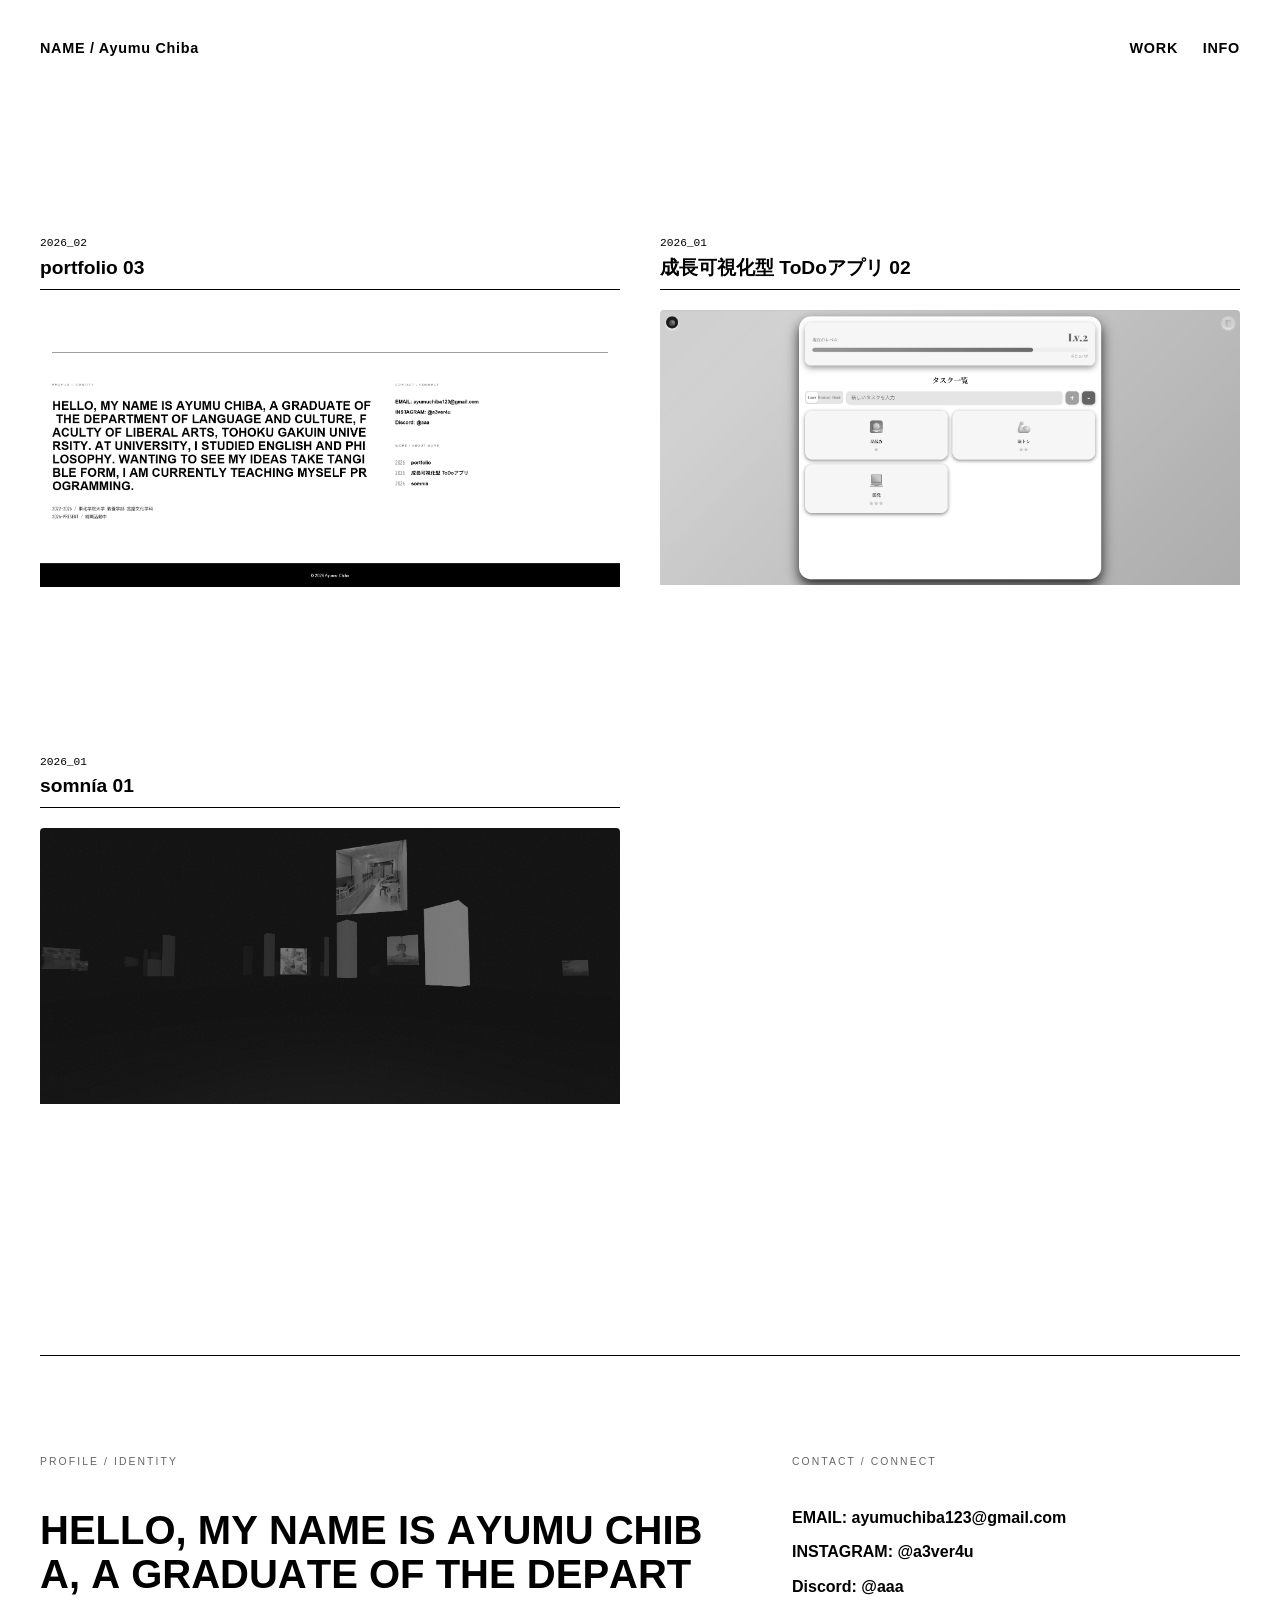
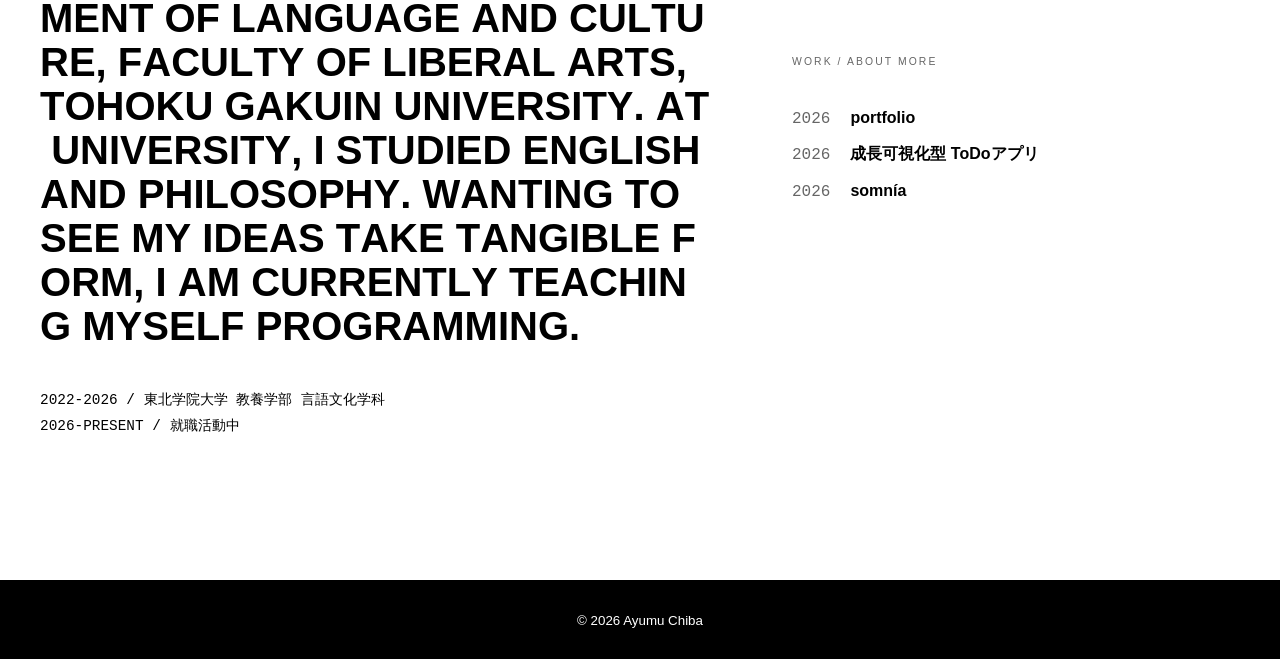
==== my_portfolio/main/index.html @ 110bc480 "Add files via upload" ====
<!DOCTYPE html>
<html lang="ja">
<head>
    <meta charset="UTF-8">
    <meta name="viewport" content="width=device-width, initial-scale=1.0">
    <title>Portfolio — Ayumu Chiba</title>
    <link rel="stylesheet" href="style.css">
</head>
<body>

    <header>
        <div class="logo">NAME / Ayumu Chiba</div>
        <nav>
            <a href="#work">WORK</a>
            <a href="#info">INFO</a>
        </nav>
    </header>

    <main id="work">
        <section class="project-list">
            <div class="project-item">
                <div class="meta">2026_02</div>
                <div class="title">portfolio 03</div>
                <div class="image-container">
                    <a href="#">
                        <img src="../images/portfolio.png" alt="Work 01">
                    </a>
                </div>
            </div>

            <div class="project-item">
                <div class="meta">2026_01</div>
                    <div class="title">成長可視化型 ToDoアプリ 02</div>
                <div class="image-container">
                    <a href="https://to-do-app-azure-pi.vercel.app/" target="_blank" rel="noopener noreferrer">
                        <img src="../images/ToDo.png" alt="Work 02">
                    </a>
                </div>
            </div>

            <div class="project-item">
                <div class="meta">2026_01</div>
                <div class="title">somnía 01</div>
                <div class="image-container">
                    <a href="https://somnia-plum.vercel.app/" target="_blank" rel="noopener noreferrer">
                        <img src="../images/somnia.png" alt="Work 03">
                    </a>
                </div>
            </div>
        </section>

        <section id="info" class="about-section">
            <div class="about-grid">
                <div class="about-column">
                <h2 class="label">PROFILE / IDENTITY</h2>
                    <div class="content">
                        <p class="large-text">Hello, My name is Ayumu Chiba, a graduate of the Department of Language and Culture, Faculty of Liberal Arts, Tohoku Gakuin University. At university, I studied English and philosophy. Wanting to see my ideas take tangible form, I am currently teaching myself programming.</p>
                        <p class="description">
                            2022-2026 / 東北学院大学 教養学部 言語文化学科<br>
                            2026-PRESENT / 就職活動中
                        </p>
                </div>
            </div>

                <div class="about-column">
                <h2 class="label">CONTACT / CONNECT</h2>
                    <ul class="link-list">
                        <li>EMAIL: ayumuchiba123@gmail.com</li>
                        <li><a href="https://www.instagram.com/a3ver4u?igsh=cGFhdHMzbDk5dTNk&utm_source=qr">INSTAGRAM: @a3ver4u</a></li>
                        <li><a href="https://discord.gg/uXSqnfHY">Discord: @aaa</a></li>
                    </ul>

                <h2 class="label" style="margin-top: 60px;">WORK / ABOUT MORE</h2>
                    <ul class="link-list">
                        <li><span>2026</span><a href="#">portfolio</a></li>
                        <li><span>2026</span><a href="../page1/index.html">成長可視化型 ToDoアプリ</a></li>
                        <li><span>2026</span><a href="#">somnía</a></li>
                    </ul>
                </div>
            </div>
        </section>
    </main>

    <footer id="footer-info">
        <small>&copy; 2026 Ayumu Chiba</small>
    </footer>

    <script src="script.js"></script>
</body>
</html>
---- my_portfolio/main/style.css ----
/* リセット・基本設定 */
* {
    margin: 0;
    padding: 0;
    box-sizing: border-box;
}

body {
    background-color: #fff;
    color: #000;
    font-family: "Helvetica Neue", Arial, sans-serif; /* あるいは "Courier New", monospace */
    line-height: 1.2;
    margin: 0;
    display: flex;
    flex-direction: column;
    min-height: 100vh;
    /* padding: 40px; */
}

header {
    display: flex;
    justify-content: space-between;
    align-items: flex-start;
    margin-bottom: 100px;
    font-weight: bold;
    font-size: 0.9rem;
    letter-spacing: 0.05em;
    padding: 40px;
}

main {
    padding: 40px;
}

nav a {
    text-decoration: none;
    color: #000;
    margin-left: 20px;
}

/* プロジェクトリスト (グリッドレイアウト) */
.project-list {
    display: grid;
    grid-template-columns: repeat(2, 1fr); /* 2列構成 */
    column-gap: 40px;
    row-gap: 120px;
}

.project-item {
    cursor: pointer;
    transition: opacity 0.3s ease;
    opacity: 0;
    transform: translateY(30px);
    transition: opacity 0.6s ease-out, transform 0.6s ease-out;
}

.project-item.is-visible {
    opacity: 1;
    transform: translateY(0);
}

.meta {
    font-size: 0.7rem;
    margin-bottom: 5px;
    font-family: monospace;
}

.title {
    font-size: 1.2rem;
    font-weight: bold;
    margin-bottom: 20px;
    border-bottom: 1px solid #000;
    padding-bottom: 10px;
}

.image-container a {
    display: block; /* リンクを画像と同じ大きさに広げる */
    text-decoration: none; /* 下線を消す */
    line-height: 0; /* 画像下の謎の隙間を消す */
}

/* 画像を均一化するためのコンテナ設定 */
.image-container {
    aspect-ratio: 16/9;
    overflow: hidden;
    border-radius: 4px;
}

.image-container img {
    width: 100%;
    height: 100%;
    display: block;
    object-fit: cover;
    filter: grayscale(100%);
    transition: filter 0.5s ease;
}

.project-item:hover img {
    filter: grayscale(0%);
}

/* レスポンシブ (スマホ対応) */
@media (max-width: 768px) {
    header, main {
        margin-bottom: 60px;
        padding: 20px;
    }
    .project-list {
        grid-template-columns: 1fr;
    }
    .about-grid {
        grid-template-columns: 1fr;
    }
    .large-text {
        font-size: 1.8rem;
    }
}

/* Aboutセクション専用のスタイル */
.about-section {
    padding-top: 100px;
    border-top: 1px solid #000;
    margin-top: 200px;
}

.about-grid {
    display: grid;
    grid-template-columns: 1.5fr 1fr; /* 左右で比率を変える */
    gap: 80px;
}

.label {
    font-size: 0.65rem;
    letter-spacing: 0.2em;
    font-weight: normal;
    margin-bottom: 40px;
    color: #666; /* ラベルは少し薄くして情報の優先度を下げる */
    display: flex;
    flex-wrap: wrap;
}

.large-text {
    font-size: 2.5rem;
    font-weight: bold;
    line-height: 1.1;
    margin-bottom: 40px;
    text-transform: uppercase;
}

.large-text span {
    display: inline-block;
    opacity: 0;
    transform: translateY(30px) skewY(5deg);
    transition: all 0.8s cubic-bezier(0.215, 0.610, 0.355, 1.000);
    white-space: pre; 
}

.large-text.animate-in span {
    opacity: 1;
    transform: translateY(0) skewY(0);
    transition-delay: var(--delay); 
}

.description {
    font-family: monospace;
    font-size: 0.9rem;
    line-height: 1.8;
}

.link-list {
    list-style: none;
}

.link-list li {
    font-size: 1rem;
    margin-bottom: 15px;
    font-weight: bold;
    text-decoration: none;
}

.link-list a {
    color: #000;
    text-decoration: none;
    border-bottom: 1px solid transparent;
    transition: border-bottom 0.3s;
}

.link-list a:hover {
    border-bottom: 1px solid #000;
}

.link-list span {
    font-family: monospace;
    font-weight: normal;
    margin-right: 20px;
    color: #666;
}

footer {
    margin-top: 100px;
    padding: 30px;
    width: 100%;
    text-align: center;
    color: #fff;
    background-color: #000;
}
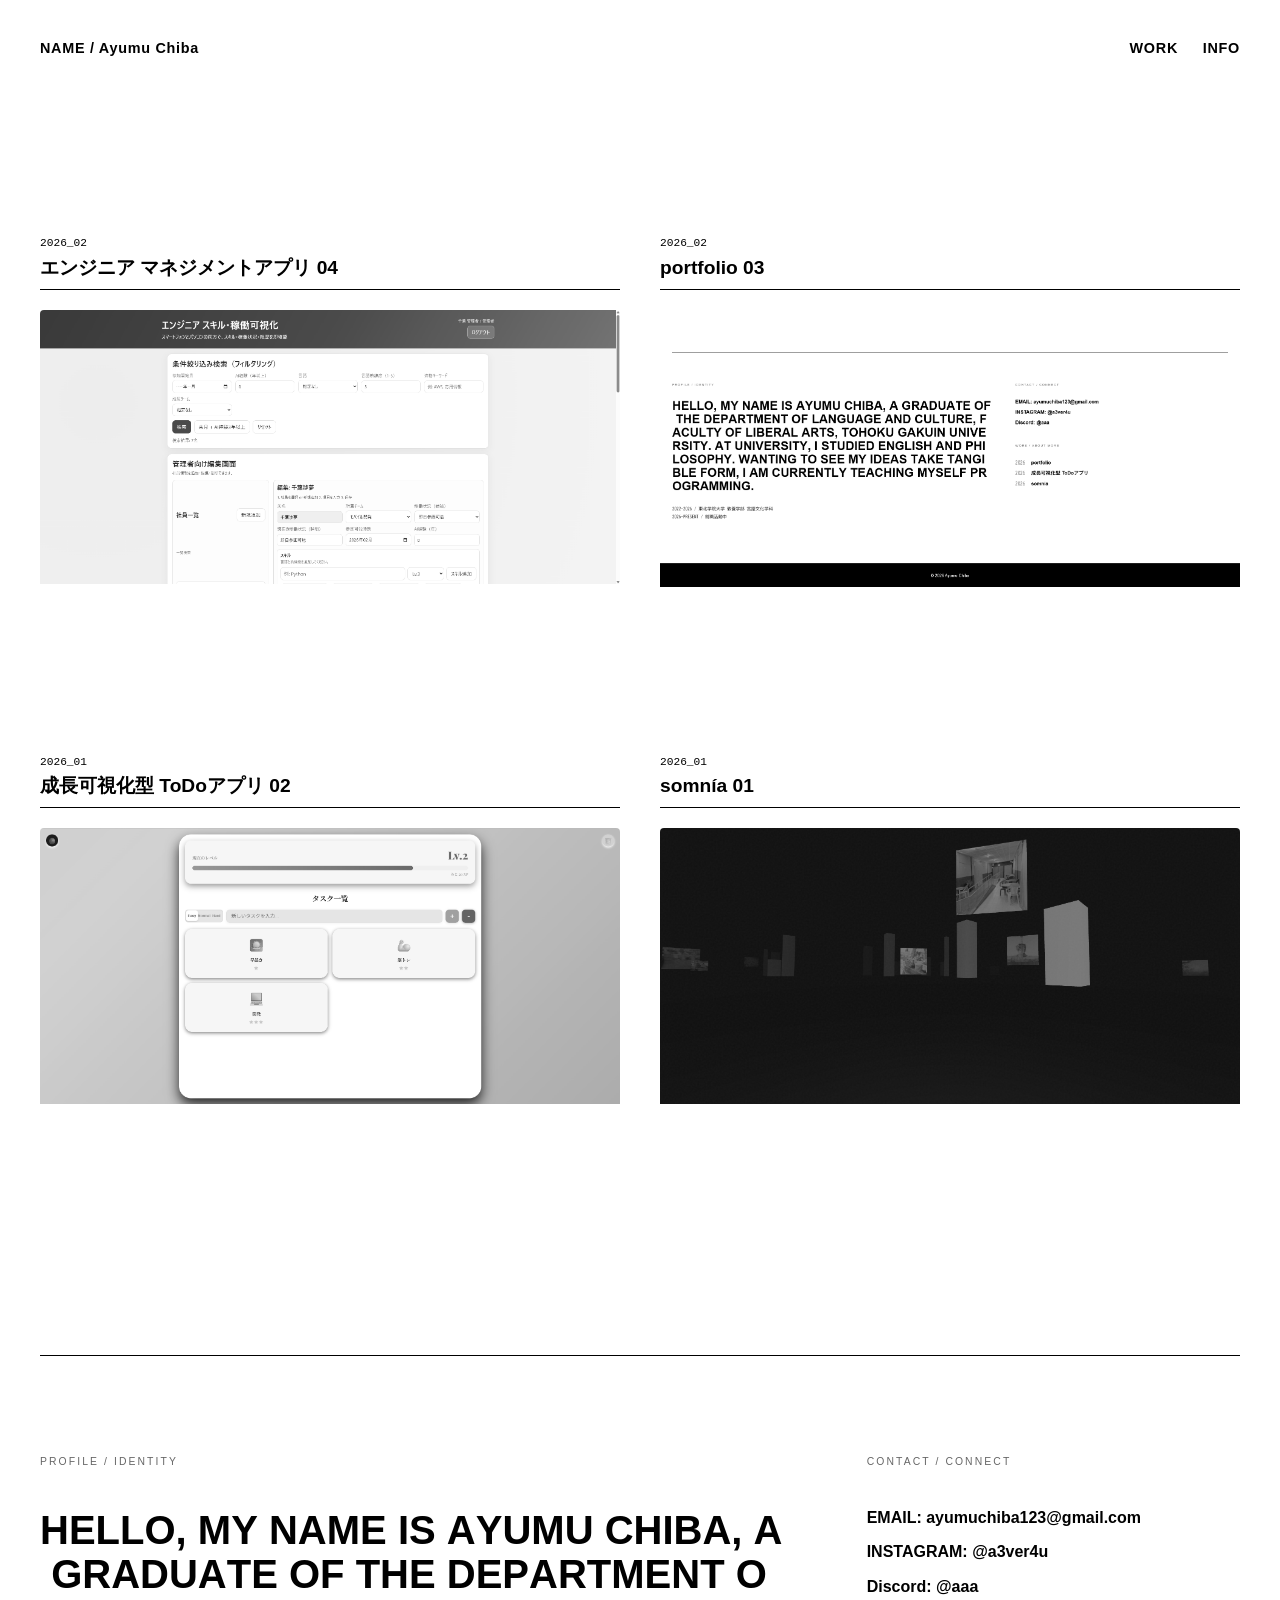
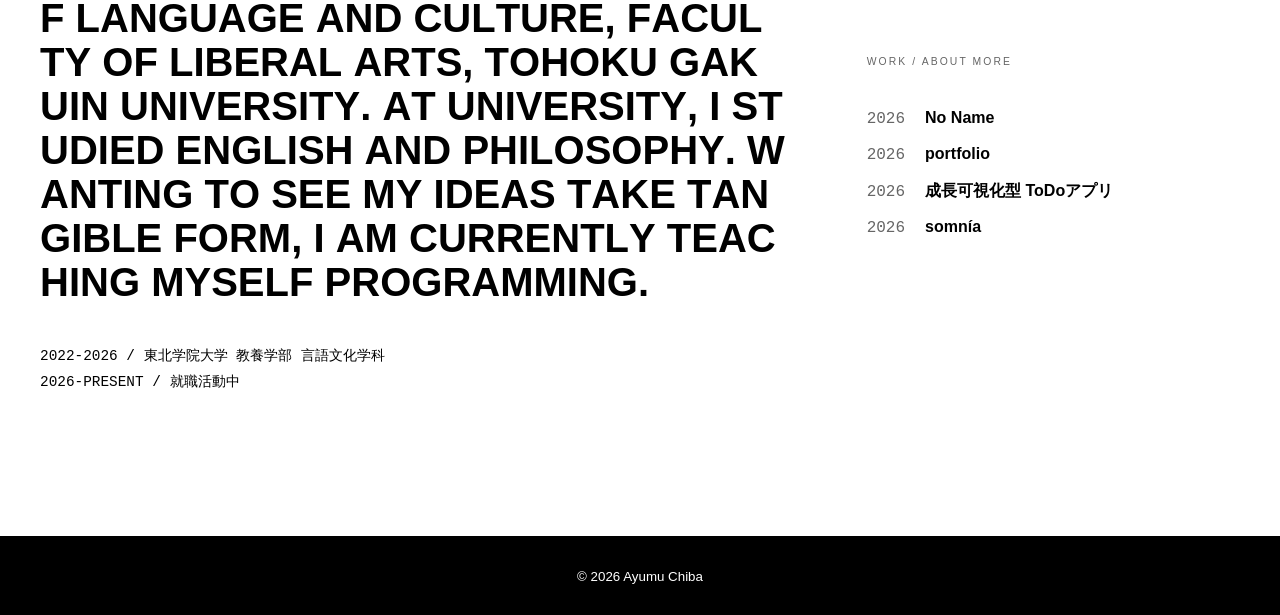
==== commit 64ca6fa1: "Add files via upload" ====
--- a/my_portfolio/main/index.html
+++ b/my_portfolio/main/index.html
@@ -20,17 +20,27 @@
         <section class="project-list">
             <div class="project-item">
                 <div class="meta">2026_02</div>
+                <div class="title">エンジニア マネジメントアプリ 04</div>
+                <div class="image-container">
+                    <a href="https://mng-engineer-app.vercel.app/" target="_blank" rel="noopener noreferrer">
+                        <img src="../images/mng_eng.png" alt="Work 04">
+                    </a>
+                </div>
+            </div>
+
+            <div class="project-item">
+                <div class="meta">2026_02</div>
                 <div class="title">portfolio 03</div>
                 <div class="image-container">
                     <a href="#">
-                        <img src="../images/portfolio.png" alt="Work 01">
+                        <img src="../images/portfolio.png" alt="Work 03">
                     </a>
                 </div>
             </div>
 
             <div class="project-item">
                 <div class="meta">2026_01</div>
-                    <div class="title">成長可視化型 ToDoアプリ 02</div>
+                <div class="title">成長可視化型 ToDoアプリ 02</div>
                 <div class="image-container">
                     <a href="https://to-do-app-azure-pi.vercel.app/" target="_blank" rel="noopener noreferrer">
                         <img src="../images/ToDo.png" alt="Work 02">
@@ -43,7 +53,7 @@
                 <div class="title">somnía 01</div>
                 <div class="image-container">
                     <a href="https://somnia-plum.vercel.app/" target="_blank" rel="noopener noreferrer">
-                        <img src="../images/somnia.png" alt="Work 03">
+                        <img src="../images/somnia.png" alt="Work 01">
                     </a>
                 </div>
             </div>
@@ -62,20 +72,26 @@
                 </div>
             </div>
 
-                <div class="about-column">
-                <h2 class="label">CONTACT / CONNECT</h2>
-                    <ul class="link-list">
-                        <li>EMAIL: ayumuchiba123@gmail.com</li>
-                        <li><a href="https://www.instagram.com/a3ver4u?igsh=cGFhdHMzbDk5dTNk&utm_source=qr">INSTAGRAM: @a3ver4u</a></li>
-                        <li><a href="https://discord.gg/uXSqnfHY">Discord: @aaa</a></li>
-                    </ul>
 
-                <h2 class="label" style="margin-top: 60px;">WORK / ABOUT MORE</h2>
-                    <ul class="link-list">
-                        <li><span>2026</span><a href="#">portfolio</a></li>
-                        <li><span>2026</span><a href="../page1/index.html">成長可視化型 ToDoアプリ</a></li>
-                        <li><span>2026</span><a href="#">somnía</a></li>
-                    </ul>
+                <div class="about-column info-flex-container">
+                    <div class="info-group">
+                        <h2 class="label">CONTACT / CONNECT</h2>
+                        <ul class="link-list">
+                            <li>EMAIL: ayumuchiba123@gmail.com</li>
+                            <li><a href="https://www.instagram.com/a3ver4u?igsh=cGFhdHMzbDk5dTNk&utm_source=qr">INSTAGRAM: @a3ver4u</a></li>
+                            <li><a href="https://discord.gg/uXSqnfHY">Discord: @aaa</a></li>
+                        </ul>
+                    </div>
+
+                    <div class="info-group">
+                        <h2 class="label" style="margin-top: 60px;">WORK / ABOUT MORE</h2>
+                        <ul class="link-list">
+                            <li><span>2026</span><a href="#">No Name</a></li>
+                            <li><span>2026</span><a href="#">portfolio</a></li>
+                            <li><span>2026</span><a href="../page1/index.html">成長可視化型 ToDoアプリ</a></li>
+                            <li><span>2026</span><a href="#">somnía</a></li>
+                        </ul>
+                    </div>
                 </div>
             </div>
         </section>
@@ -87,4 +103,5 @@
 
     <script src="script.js"></script>
 </body>
-</html>+</html>
+
--- a/my_portfolio/main/style.css
+++ b/my_portfolio/main/style.css
@@ -111,8 +111,16 @@
     .about-grid {
         grid-template-columns: 1fr;
     }
+    .large-text span {
+        white-space: normal;
+    }
     .large-text {
-        font-size: 1.8rem;
+        font-size: 1.5rem;
+        line-height: 1.3;
+    }
+    .link-list li {
+        word-break: break-all;
+        font-size: 0.9rem;
     }
 }
 
@@ -125,8 +133,13 @@
 
 .about-grid {
     display: grid;
-    grid-template-columns: 1.5fr 1fr; /* 左右で比率を変える */
+    grid-template-columns: 2fr minmax(0, 1fr);
     gap: 80px;
+}
+
+.about-column {
+    min-width: 0;
+    overflow-wrap: break-word;
 }
 
 .label {
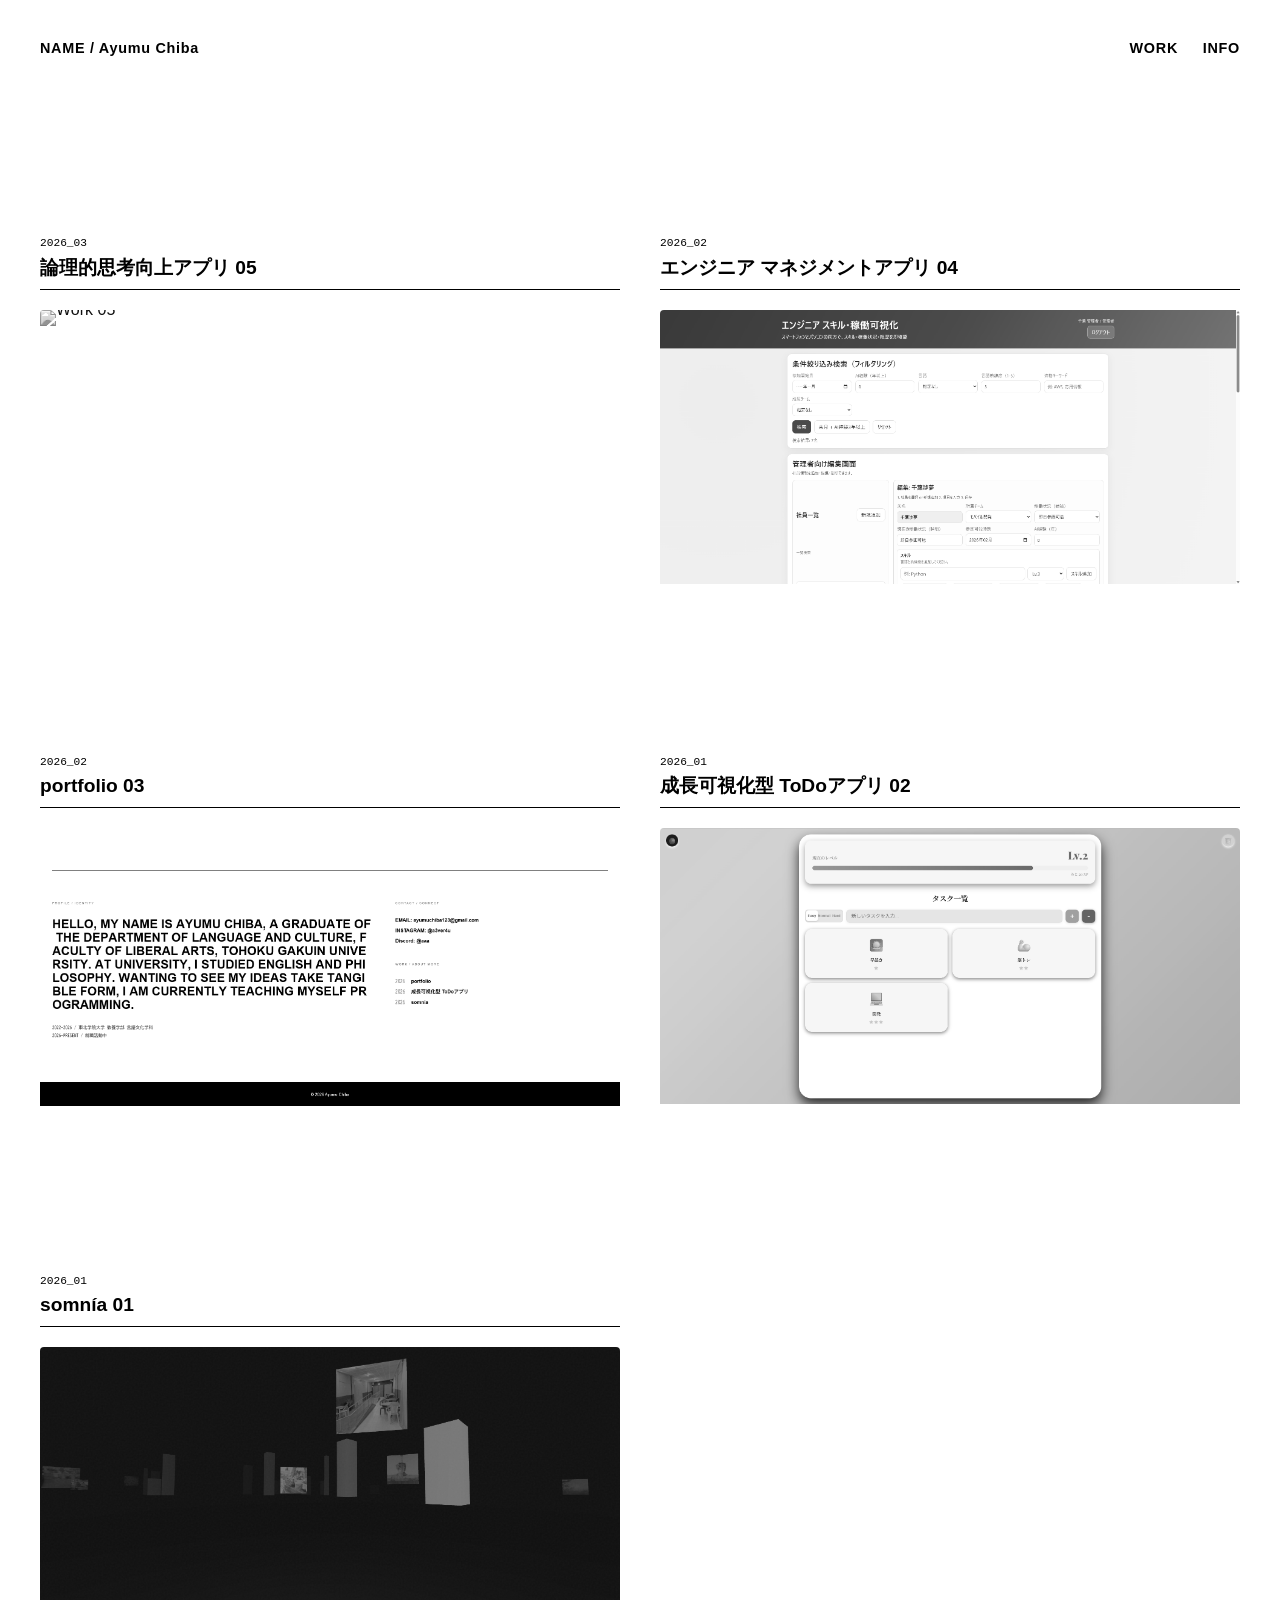
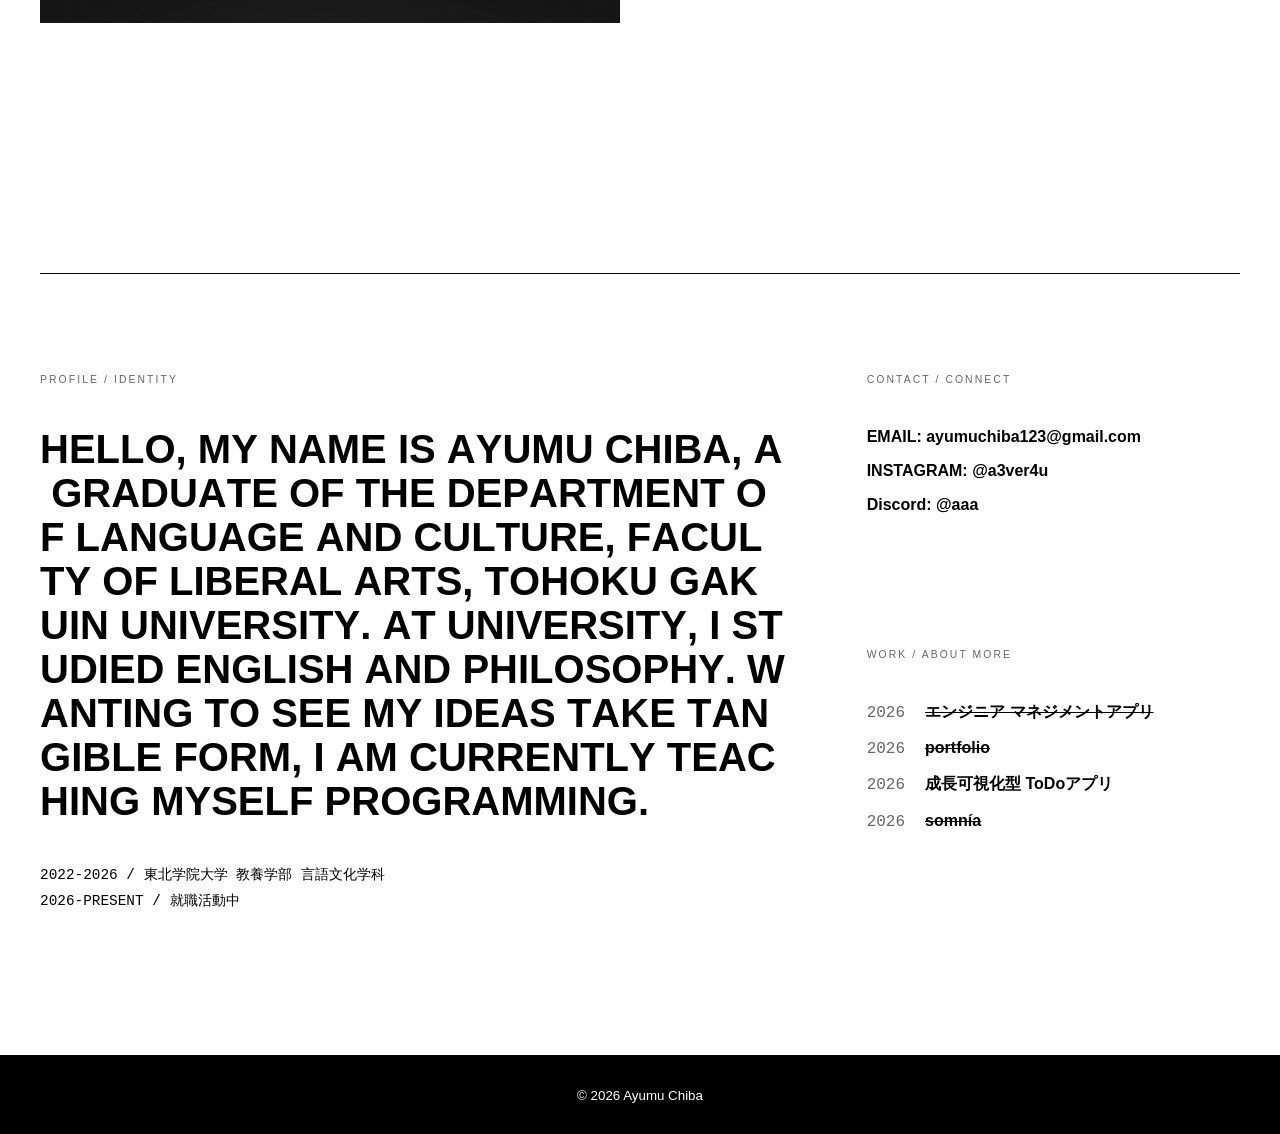
==== commit c093155d: "Add files via upload" ====
--- a/my_portfolio/main/index.html
+++ b/my_portfolio/main/index.html
@@ -19,10 +19,20 @@
     <main id="work">
         <section class="project-list">
             <div class="project-item">
+                <div class="meta">2026_03</div>
+                <div class="title">論理的思考向上アプリ 05</div>
+                <div class="image-container">
+                    <a href="https://logic-app-beta.vercel.app/">
+                        <img src="../images/logic_app.png" alt="Work 05">
+                    </a>
+                </div>
+            </div>
+
+            <div class="project-item">
                 <div class="meta">2026_02</div>
                 <div class="title">エンジニア マネジメントアプリ 04</div>
                 <div class="image-container">
-                    <a href="https://mng-engineer-app.vercel.app/" target="_blank" rel="noopener noreferrer">
+                    <a href="https://mng-engineer-app.vercel.app/">
                         <img src="../images/mng_eng.png" alt="Work 04">
                     </a>
                 </div>
@@ -32,7 +42,7 @@
                 <div class="meta">2026_02</div>
                 <div class="title">portfolio 03</div>
                 <div class="image-container">
-                    <a href="#">
+                    <a href="https://my-portfolio-delta-brown-49.vercel.app/main/index.html">
                         <img src="../images/portfolio.png" alt="Work 03">
                     </a>
                 </div>
@@ -42,7 +52,7 @@
                 <div class="meta">2026_01</div>
                 <div class="title">成長可視化型 ToDoアプリ 02</div>
                 <div class="image-container">
-                    <a href="https://to-do-app-azure-pi.vercel.app/" target="_blank" rel="noopener noreferrer">
+                    <a href="https://to-do-app-azure-pi.vercel.app/">
                         <img src="../images/ToDo.png" alt="Work 02">
                     </a>
                 </div>
@@ -52,7 +62,7 @@
                 <div class="meta">2026_01</div>
                 <div class="title">somnía 01</div>
                 <div class="image-container">
-                    <a href="https://somnia-plum.vercel.app/" target="_blank" rel="noopener noreferrer">
+                    <a href="https://somnia-plum.vercel.app/">
                         <img src="../images/somnia.png" alt="Work 01">
                     </a>
                 </div>
@@ -72,7 +82,6 @@
                 </div>
             </div>
 
-
                 <div class="about-column info-flex-container">
                     <div class="info-group">
                         <h2 class="label">CONTACT / CONNECT</h2>
@@ -86,10 +95,10 @@
                     <div class="info-group">
                         <h2 class="label" style="margin-top: 60px;">WORK / ABOUT MORE</h2>
                         <ul class="link-list">
-                            <li><span>2026</span><a href="#">No Name</a></li>
-                            <li><span>2026</span><a href="#">portfolio</a></li>
+                            <li><span>2026</span><a href="#"><s>エンジニア マネジメントアプリ</s></a></li>
+                            <li><span>2026</span><a href="#"><s>portfolio</s></a></li>
                             <li><span>2026</span><a href="../page1/index.html">成長可視化型 ToDoアプリ</a></li>
-                            <li><span>2026</span><a href="#">somnía</a></li>
+                            <li><span>2026</span><a href="#"><s>somnía</s></a></li>
                         </ul>
                     </div>
                 </div>
@@ -103,5 +112,4 @@
 
     <script src="script.js"></script>
 </body>
-</html>
-
+</html>
--- a/my_portfolio/main/style.css
+++ b/my_portfolio/main/style.css
@@ -100,22 +100,19 @@
 }
 
 /* レスポンシブ (スマホ対応) */
-@media (max-width: 768px) {
-    header, main {
-        margin-bottom: 60px;
-        padding: 20px;
-    }
-    .project-list {
-        grid-template-columns: 1fr;
-    }
-    .about-grid {
-        grid-template-columns: 1fr;
-    }
-    .large-text span {
-        white-space: normal;
-    }
-    .large-text {
-        font-size: 1.5rem;
+@media (max-width: 768px) {
+    header, main {
+        margin-bottom: 60px;
+        padding: 20px;
+    }
+    .project-list {
+        grid-template-columns: 1fr;
+    }
+    .large-text span {
+        white-space: normal;
+    }
+    .large-text {
+        font-size: 1.5rem;
         line-height: 1.3;
     }
     .link-list li {
@@ -131,11 +128,17 @@
     margin-top: 200px;
 }
 
-.about-grid {
-    display: grid;
-    grid-template-columns: 2fr minmax(0, 1fr);
-    gap: 80px;
-}
+.about-grid {
+    display: grid;
+    grid-template-columns: 2fr minmax(0, 1fr);
+    gap: 80px;
+}
+
+.info-flex-container {
+    display: flex;
+    flex-direction: column;
+    gap: 60px;
+}
 
 .about-column {
     min-width: 0;
@@ -202,18 +205,34 @@
     border-bottom: 1px solid #000;
 }
 
-.link-list span {
-    font-family: monospace;
-    font-weight: normal;
-    margin-right: 20px;
-    color: #666;
-}
-
-footer {
-    margin-top: 100px;
-    padding: 30px;
+.link-list span {
+    font-family: monospace;
+    font-weight: normal;
+    margin-right: 20px;
+    color: #666;
+}
+
+/* Aboutセクションのモバイル縦並びを最後に上書きして確実に適用 */
+@media (max-width: 768px) {
+    .about-grid {
+        grid-template-columns: 1fr;
+        gap: 40px;
+    }
+
+    .info-flex-container {
+        gap: 40px;
+    }
+
+    .info-group .label {
+        margin-top: 0 !important;
+    }
+}
+
+footer {
+    margin-top: 100px;
+    padding: 30px;
     width: 100%;
     text-align: center;
     color: #fff;
     background-color: #000;
-}+}
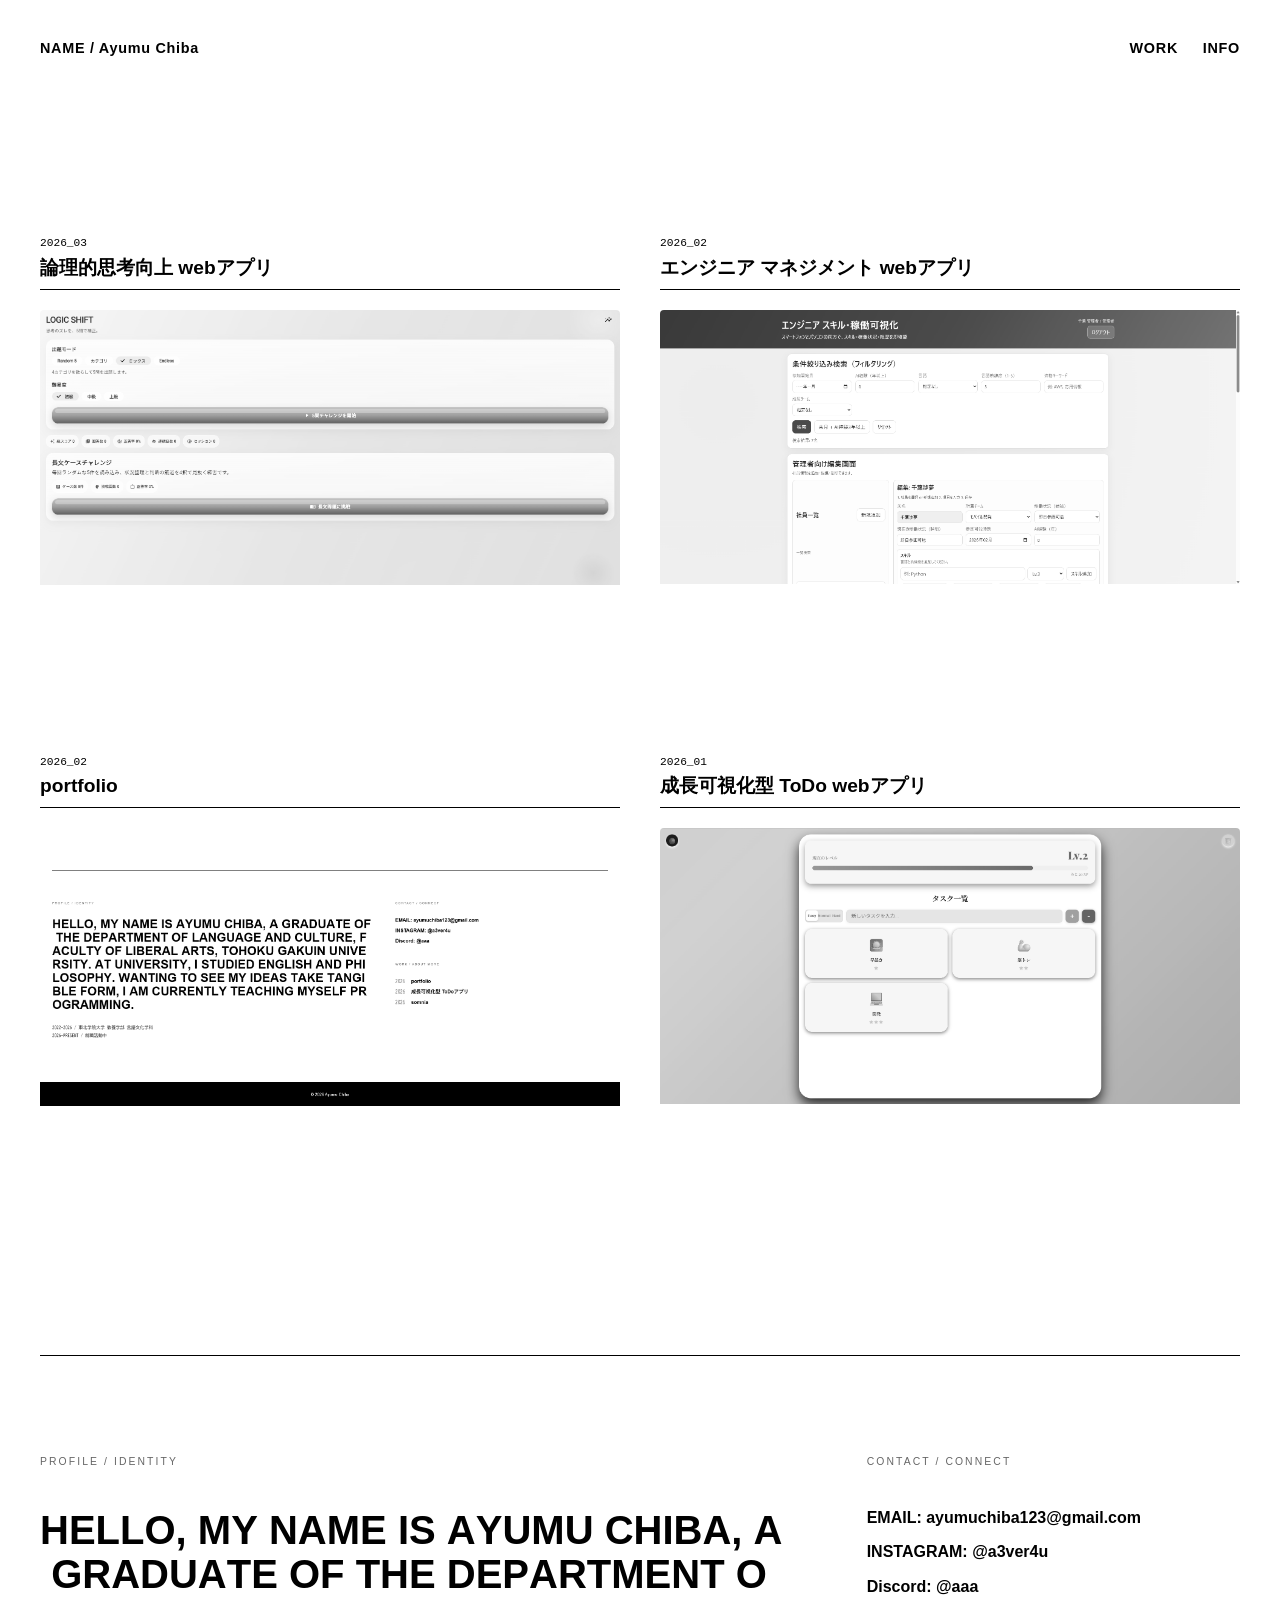
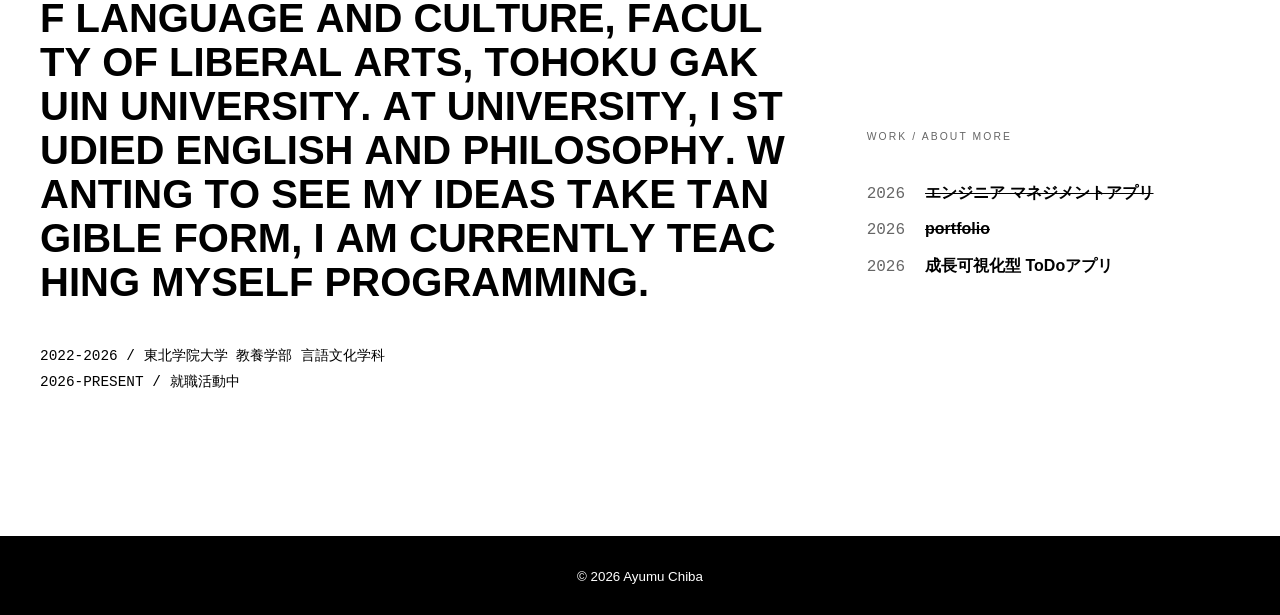
==== commit b99aea43: "Add files via upload" ====
--- a/my_portfolio/main/index.html
+++ b/my_portfolio/main/index.html
@@ -3,6 +3,7 @@
 <head>
     <meta charset="UTF-8">
     <meta name="viewport" content="width=device-width, initial-scale=1.0">
+    <meta name="description" content="Ayumu Chiba's portfolio showcasing projects and contact information.">
     <title>Portfolio — Ayumu Chiba</title>
     <link rel="stylesheet" href="style.css">
 </head>
@@ -20,50 +21,40 @@
         <section class="project-list">
             <div class="project-item">
                 <div class="meta">2026_03</div>
-                <div class="title">論理的思考向上アプリ 05</div>
+                <div class="title">論理的思考向上 webアプリ</div>
                 <div class="image-container">
-                    <a href="https://logic-app-beta.vercel.app/">
-                        <img src="../images/logic_app.png" alt="Work 05">
+                    <a href="https://logic-app-beta.vercel.app/" target="_blank">
+                        <img src="../images/logic_app.png">
                     </a>
                 </div>
             </div>
 
             <div class="project-item">
                 <div class="meta">2026_02</div>
-                <div class="title">エンジニア マネジメントアプリ 04</div>
+                <div class="title">エンジニア マネジメント webアプリ</div>
                 <div class="image-container">
-                    <a href="https://mng-engineer-app.vercel.app/">
-                        <img src="../images/mng_eng.png" alt="Work 04">
+                    <a href="https://mng-engineer-app.vercel.app/" target="_blank">
+                        <img src="../images/mng_eng.png">
                     </a>
                 </div>
             </div>
 
             <div class="project-item">
                 <div class="meta">2026_02</div>
-                <div class="title">portfolio 03</div>
+                <div class="title">portfolio</div>
                 <div class="image-container">
                     <a href="https://my-portfolio-delta-brown-49.vercel.app/main/index.html">
-                        <img src="../images/portfolio.png" alt="Work 03">
+                        <img src="../images/portfolio.png">
                     </a>
                 </div>
             </div>
 
             <div class="project-item">
                 <div class="meta">2026_01</div>
-                <div class="title">成長可視化型 ToDoアプリ 02</div>
+                <div class="title">成長可視化型 ToDo webアプリ</div>
                 <div class="image-container">
-                    <a href="https://to-do-app-azure-pi.vercel.app/">
-                        <img src="../images/ToDo.png" alt="Work 02">
-                    </a>
-                </div>
-            </div>
-
-            <div class="project-item">
-                <div class="meta">2026_01</div>
-                <div class="title">somnía 01</div>
-                <div class="image-container">
-                    <a href="https://somnia-plum.vercel.app/">
-                        <img src="../images/somnia.png" alt="Work 01">
+                    <a href="https://to-do-app-psi-umber-62.vercel.app/" target="_blank">
+                        <img src="../images/ToDo.png">
                     </a>
                 </div>
             </div>
@@ -98,7 +89,6 @@
                             <li><span>2026</span><a href="#"><s>エンジニア マネジメントアプリ</s></a></li>
                             <li><span>2026</span><a href="#"><s>portfolio</s></a></li>
                             <li><span>2026</span><a href="../page1/index.html">成長可視化型 ToDoアプリ</a></li>
-                            <li><span>2026</span><a href="#"><s>somnía</s></a></li>
                         </ul>
                     </div>
                 </div>
